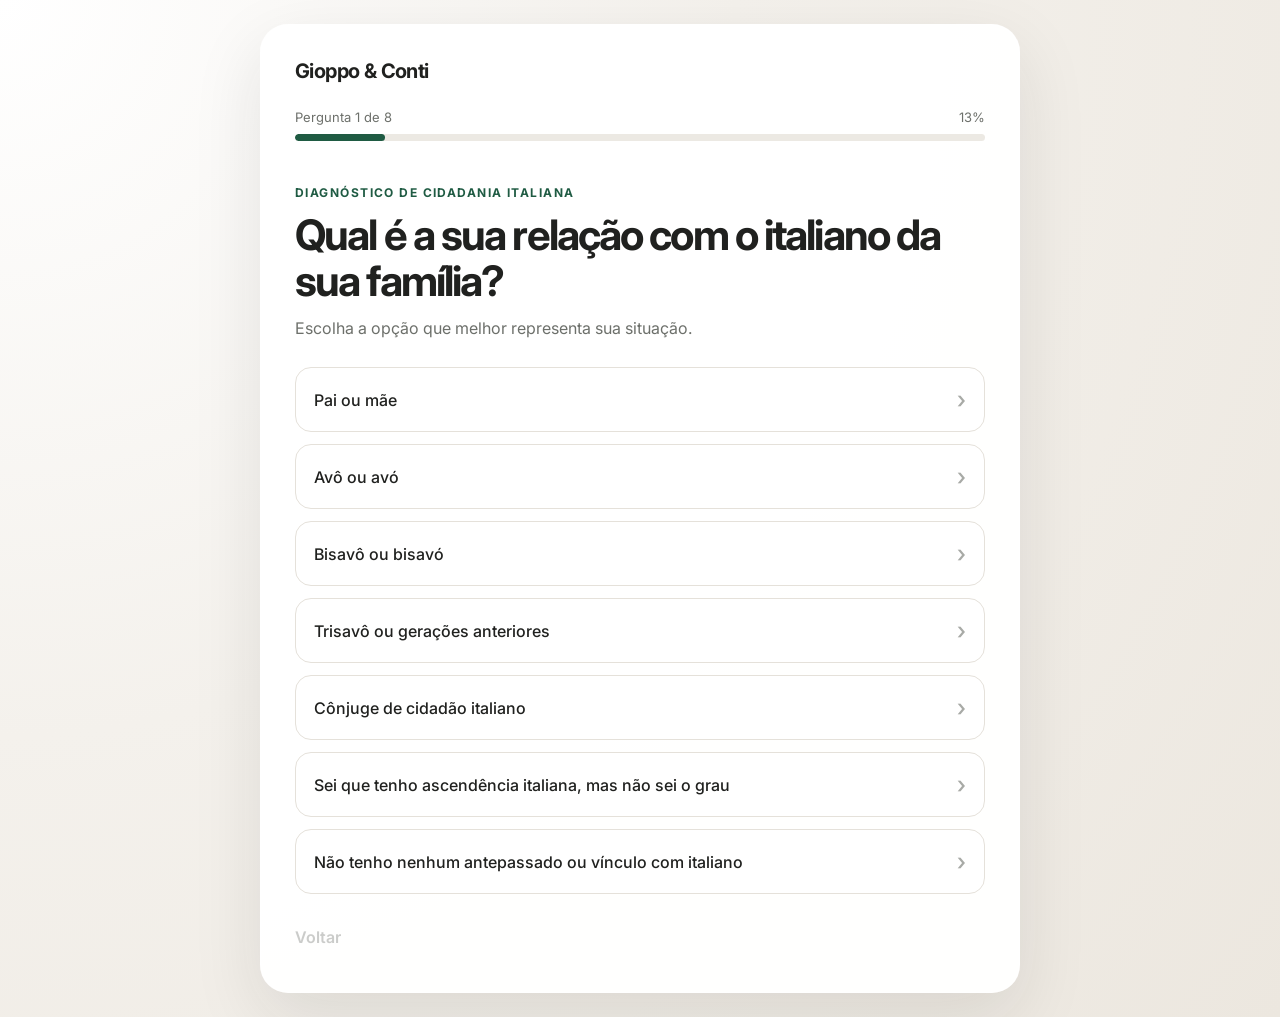
==== index.html @ 569ffb3b "feat: commit inicial do quiz de cidadania italiana" ====
<!doctype html>
<html lang="pt-BR">
<head>
  <meta charset="utf-8" />
  <meta name="viewport" content="width=device-width, initial-scale=1" />
  <meta name="description" content="Diagnóstico interativo de cidadania italiana" />
  <title>Diagnóstico de Cidadania Italiana</title>
  <link rel="preconnect" href="https://fonts.googleapis.com">
  <link rel="preconnect" href="https://fonts.gstatic.com" crossorigin>
  <link href="https://fonts.googleapis.com/css2?family=Inter:wght@400;500;600;700&display=swap" rel="stylesheet">
  <link rel="stylesheet" href="styles.css" />
</head>
<body>
  <main class="page-shell">
    <section class="quiz-card" aria-live="polite">
      <header class="quiz-header">
        <div class="brand">Gioppo & Conti</div>
        <div class="progress-wrap">
          <div class="progress-meta">
            <span id="stepLabel">Pergunta 1 de 8</span>
            <span id="progressPercent">13%</span>
          </div>
          <div class="progress-bar" aria-hidden="true">
            <div id="progressFill" class="progress-fill"></div>
          </div>
        </div>
      </header>

      <div id="quizView">
        <p id="eyebrow" class="eyebrow">Diagnóstico de cidadania italiana</p>
        <h1 id="questionTitle"></h1>
        <p id="questionHelp" class="question-help"></p>
        <div id="options" class="options-grid"></div>

        <div class="quiz-actions">
          <button id="backButton" class="btn btn-secondary" type="button">Voltar</button>
        </div>
      </div>

      <div id="analysisView" class="analysis-view hidden">
        <div class="spinner" aria-hidden="true"></div>
        <p class="eyebrow">Diagnóstico concluído</p>
        <h2>Analisando suas respostas...</h2>
        <div class="analysis-list">
          <div>Vínculo familiar <span>✓</span></div>
          <div>Momento do processo <span>✓</span></div>
          <div>Potencial de avanço <span>✓</span></div>
        </div>
      </div>

      <div id="errorBox" class="error-box hidden" role="alert"></div>
    </section>
  </main>

  <script src="app.js"></script>
</body>
</html>
---- styles.css ----
:root{--bg:#f4f1ec;--surface:#fff;--text:#20211f;--muted:#6d706b;--line:#e5e1da;--accent:#1f5b43;--accent-soft:#e8f1ec;--danger:#9f2f2f;--shadow:0 24px 70px rgba(34,31,27,.10)}*{box-sizing:border-box}body{margin:0;font-family:Inter,system-ui,-apple-system,sans-serif;background:radial-gradient(circle at top left,#fff 0,#f4f1ec 45%,#ece7df 100%);color:var(--text);min-height:100vh}.page-shell{min-height:100vh;display:grid;place-items:center;padding:24px}.quiz-card{width:min(760px,100%);min-height:590px;background:rgba(255,255,255,.96);border:1px solid rgba(255,255,255,.8);border-radius:28px;box-shadow:var(--shadow);padding:34px}.quiz-header{margin-bottom:44px}.brand{font-weight:700;letter-spacing:-.03em;font-size:20px;margin-bottom:26px}.progress-meta{display:flex;justify-content:space-between;color:var(--muted);font-size:13px;margin-bottom:9px}.progress-bar{height:7px;border-radius:999px;background:#ece9e3;overflow:hidden}.progress-fill{height:100%;width:12.5%;background:var(--accent);border-radius:inherit;transition:width .35s ease}.eyebrow{text-transform:uppercase;letter-spacing:.12em;font-size:12px;font-weight:700;color:var(--accent);margin:0 0 12px}h1,h2{font-size:clamp(28px,5vw,42px);line-height:1.1;letter-spacing:-.045em;margin:0 0 12px;max-width:650px}.question-help{color:var(--muted);line-height:1.55;margin:0 0 26px}.options-grid{display:grid;gap:12px}.option{width:100%;text-align:left;border:1px solid var(--line);background:#fff;border-radius:16px;padding:17px 18px;font:inherit;font-weight:500;color:var(--text);cursor:pointer;transition:.18s ease;display:flex;align-items:center;justify-content:space-between;gap:12px}.option:after{content:'›';font-size:24px;color:#a8aaa6}.option:hover,.option:focus-visible{outline:none;border-color:var(--accent);background:var(--accent-soft);transform:translateY(-1px)}.option.selected{border-color:var(--accent);background:var(--accent-soft)}.quiz-actions{margin-top:22px}.btn{border:0;border-radius:12px;padding:11px 14px;font:inherit;font-weight:600;cursor:pointer}.btn-secondary{background:transparent;color:var(--muted);padding-left:0}.btn:disabled{opacity:.35;cursor:not-allowed}.analysis-view{text-align:center;padding:70px 10px 30px}.analysis-view .eyebrow{margin-top:24px}.spinner{width:54px;height:54px;border-radius:50%;border:5px solid #e8e6e1;border-top-color:var(--accent);margin:0 auto;animation:spin .8s linear infinite}.analysis-list{max-width:440px;margin:30px auto 0;text-align:left;display:grid;gap:10px}.analysis-list div{padding:14px 16px;background:#f7f6f3;border-radius:12px;display:flex;justify-content:space-between}.analysis-list span{color:var(--accent);font-weight:700}.hidden{display:none!important}.error-box{margin-top:18px;padding:12px 14px;border-radius:12px;background:#fff0f0;color:var(--danger);font-size:14px}@keyframes spin{to{transform:rotate(360deg)}}@media(max-width:600px){.page-shell{padding:0}.quiz-card{min-height:100vh;border-radius:0;padding:24px 18px;box-shadow:none}.quiz-header{margin-bottom:34px}.option{padding:16px}.brand{margin-bottom:22px}}@media(prefers-reduced-motion:reduce){*{scroll-behavior:auto!important;transition:none!important;animation-duration:.01ms!important}}
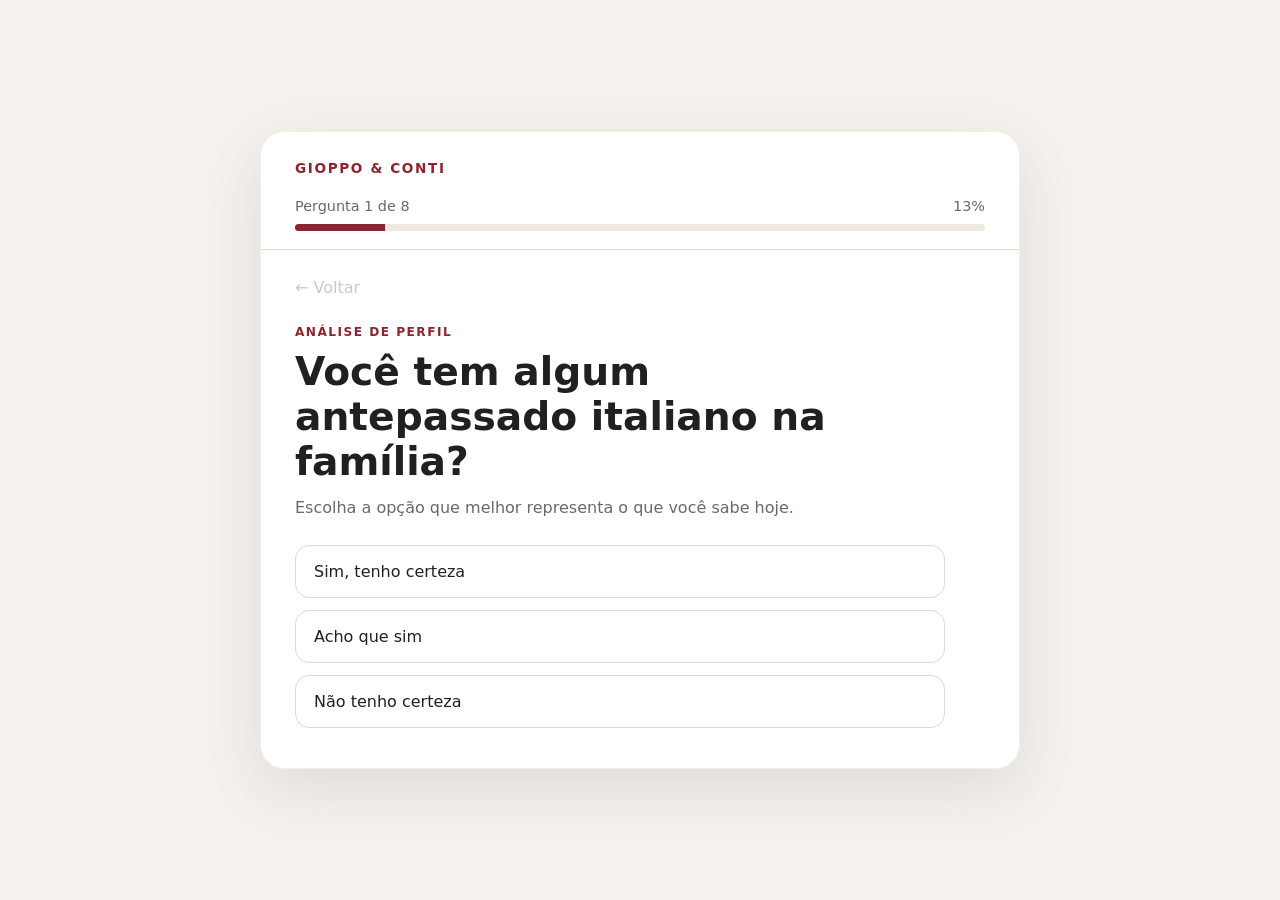
==== commit 26ffd15d: "fix: corrige lógica de lead score e reestrutura quiz (perguntas, layout e estilo)" ====
--- a/index.html
+++ b/index.html
@@ -1,54 +1,45 @@
 <!doctype html>
 <html lang="pt-BR">
 <head>
-  <meta charset="utf-8" />
-  <meta name="viewport" content="width=device-width, initial-scale=1" />
-  <meta name="description" content="Diagnóstico interativo de cidadania italiana" />
-  <title>Diagnóstico de Cidadania Italiana</title>
-  <link rel="preconnect" href="https://fonts.googleapis.com">
-  <link rel="preconnect" href="https://fonts.gstatic.com" crossorigin>
-  <link href="https://fonts.googleapis.com/css2?family=Inter:wght@400;500;600;700&display=swap" rel="stylesheet">
-  <link rel="stylesheet" href="styles.css" />
+  <meta charset="utf-8">
+  <meta name="viewport" content="width=device-width, initial-scale=1">
+  <title>Quiz de Cidadania Italiana | Gioppo & Conti</title>
+  <link rel="stylesheet" href="styles.css">
 </head>
 <body>
   <main class="page-shell">
     <section class="quiz-card" aria-live="polite">
       <header class="quiz-header">
-        <div class="brand">Gioppo & Conti</div>
-        <div class="progress-wrap">
-          <div class="progress-meta">
-            <span id="stepLabel">Pergunta 1 de 8</span>
-            <span id="progressPercent">13%</span>
-          </div>
-          <div class="progress-bar" aria-hidden="true">
-            <div id="progressFill" class="progress-fill"></div>
+        <div class="brand">GIOPPO & CONTI</div>
+        <div class="progress-meta">
+          <span id="stepLabel">Pergunta 1 de 8</span>
+          <span id="progressPercent">13%</span>
+        </div>
+        <div class="progress-track"><div id="progressFill" class="progress-fill"></div></div>
+      </header>
+
+      <section id="quizView" class="quiz-view">
+        <button id="backButton" class="back-button" type="button">← Voltar</button>
+
+        <div class="question-wrap">
+          <p class="eyebrow">Análise de perfil</p>
+          <h1 id="questionTitle"></h1>
+          <p id="questionHelp" class="question-help"></p>
+          <div id="options" class="options"></div>
+
+          <div id="multiControls" class="multi-controls hidden">
+            <p id="multiHint" class="multi-hint"></p>
+            <button id="nextButton" class="next-button" type="button">Continuar</button>
           </div>
         </div>
-      </header>
+      </section>
 
-      <div id="quizView">
-        <p id="eyebrow" class="eyebrow">Diagnóstico de cidadania italiana</p>
-        <h1 id="questionTitle"></h1>
-        <p id="questionHelp" class="question-help"></p>
-        <div id="options" class="options-grid"></div>
-
-        <div class="quiz-actions">
-          <button id="backButton" class="btn btn-secondary" type="button">Voltar</button>
-        </div>
-      </div>
-
-      <div id="analysisView" class="analysis-view hidden">
-        <div class="spinner" aria-hidden="true"></div>
-        <p class="eyebrow">Diagnóstico concluído</p>
-        <h2>Analisando suas respostas...</h2>
-        <div class="analysis-list">
-          <div>Vínculo familiar <span>✓</span></div>
-          <div>Momento do processo <span>✓</span></div>
-          <div>Potencial de avanço <span>✓</span></div>
-        </div>
-      </div>
-
-      <div id="errorBox" class="error-box hidden" role="alert"></div>
+      <section id="analysisView" class="analysis-view hidden">
+        <div class="spinner"></div>
+        <p class="eyebrow">Analisando suas respostas</p>
+        <h2>Estamos preparando seu resultado.</h2>
+        <p>Você será direcionado automaticamente para a próxima etapa.</p>
+      </section>
     </section>
   </main>
 
--- a/styles.css
+++ b/styles.css
@@ -1 +1,55 @@
-:root{--bg:#f4f1ec;--surface:#fff;--text:#20211f;--muted:#6d706b;--line:#e5e1da;--accent:#1f5b43;--accent-soft:#e8f1ec;--danger:#9f2f2f;--shadow:0 24px 70px rgba(34,31,27,.10)}*{box-sizing:border-box}body{margin:0;font-family:Inter,system-ui,-apple-system,sans-serif;background:radial-gradient(circle at top left,#fff 0,#f4f1ec 45%,#ece7df 100%);color:var(--text);min-height:100vh}.page-shell{min-height:100vh;display:grid;place-items:center;padding:24px}.quiz-card{width:min(760px,100%);min-height:590px;background:rgba(255,255,255,.96);border:1px solid rgba(255,255,255,.8);border-radius:28px;box-shadow:var(--shadow);padding:34px}.quiz-header{margin-bottom:44px}.brand{font-weight:700;letter-spacing:-.03em;font-size:20px;margin-bottom:26px}.progress-meta{display:flex;justify-content:space-between;color:var(--muted);font-size:13px;margin-bottom:9px}.progress-bar{height:7px;border-radius:999px;background:#ece9e3;overflow:hidden}.progress-fill{height:100%;width:12.5%;background:var(--accent);border-radius:inherit;transition:width .35s ease}.eyebrow{text-transform:uppercase;letter-spacing:.12em;font-size:12px;font-weight:700;color:var(--accent);margin:0 0 12px}h1,h2{font-size:clamp(28px,5vw,42px);line-height:1.1;letter-spacing:-.045em;margin:0 0 12px;max-width:650px}.question-help{color:var(--muted);line-height:1.55;margin:0 0 26px}.options-grid{display:grid;gap:12px}.option{width:100%;text-align:left;border:1px solid var(--line);background:#fff;border-radius:16px;padding:17px 18px;font:inherit;font-weight:500;color:var(--text);cursor:pointer;transition:.18s ease;display:flex;align-items:center;justify-content:space-between;gap:12px}.option:after{content:'›';font-size:24px;color:#a8aaa6}.option:hover,.option:focus-visible{outline:none;border-color:var(--accent);background:var(--accent-soft);transform:translateY(-1px)}.option.selected{border-color:var(--accent);background:var(--accent-soft)}.quiz-actions{margin-top:22px}.btn{border:0;border-radius:12px;padding:11px 14px;font:inherit;font-weight:600;cursor:pointer}.btn-secondary{background:transparent;color:var(--muted);padding-left:0}.btn:disabled{opacity:.35;cursor:not-allowed}.analysis-view{text-align:center;padding:70px 10px 30px}.analysis-view .eyebrow{margin-top:24px}.spinner{width:54px;height:54px;border-radius:50%;border:5px solid #e8e6e1;border-top-color:var(--accent);margin:0 auto;animation:spin .8s linear infinite}.analysis-list{max-width:440px;margin:30px auto 0;text-align:left;display:grid;gap:10px}.analysis-list div{padding:14px 16px;background:#f7f6f3;border-radius:12px;display:flex;justify-content:space-between}.analysis-list span{color:var(--accent);font-weight:700}.hidden{display:none!important}.error-box{margin-top:18px;padding:12px 14px;border-radius:12px;background:#fff0f0;color:var(--danger);font-size:14px}@keyframes spin{to{transform:rotate(360deg)}}@media(max-width:600px){.page-shell{padding:0}.quiz-card{min-height:100vh;border-radius:0;padding:24px 18px;box-shadow:none}.quiz-header{margin-bottom:34px}.option{padding:16px}.brand{margin-bottom:22px}}@media(prefers-reduced-motion:reduce){*{scroll-behavior:auto!important;transition:none!important;animation-duration:.01ms!important}}
+:root{
+  --bg:#f5f2ed;
+  --card:#fff;
+  --text:#20201e;
+  --muted:#6b6964;
+  --line:#ded9d1;
+  --accent:#8e2430;
+  --accent-dark:#681923;
+  --shadow:0 20px 60px rgba(35,31,26,.10);
+}
+*{box-sizing:border-box}
+html,body{margin:0;min-height:100%;font-family:Inter,system-ui,-apple-system,BlinkMacSystemFont,"Segoe UI",sans-serif;background:var(--bg);color:var(--text)}
+button{font:inherit}
+.page-shell{min-height:100vh;padding:32px 18px;display:grid;place-items:center}
+.quiz-card{width:min(760px,100%);background:var(--card);border:1px solid rgba(64,55,45,.08);border-radius:24px;box-shadow:var(--shadow);overflow:hidden}
+.quiz-header{padding:28px 34px 18px;border-bottom:1px solid var(--line)}
+.brand{font-weight:800;letter-spacing:.12em;font-size:.85rem;color:var(--accent);margin-bottom:22px}
+.progress-meta{display:flex;justify-content:space-between;gap:16px;color:var(--muted);font-size:.9rem;margin-bottom:10px}
+.progress-track{width:100%;height:7px;background:#eee9e3;border-radius:999px;overflow:hidden}
+.progress-fill{width:12.5%;height:100%;background:var(--accent);transition:width .25s ease}
+.quiz-view{padding:28px 34px 40px}
+.back-button{border:0;background:transparent;color:var(--muted);padding:0;cursor:pointer;margin-bottom:28px}
+.back-button:disabled{opacity:.35;cursor:default}
+.question-wrap{max-width:650px}
+.eyebrow{margin:0 0 10px;text-transform:uppercase;letter-spacing:.12em;font-size:.76rem;font-weight:800;color:var(--accent)}
+h1,h2{margin:0;line-height:1.15}
+h1{font-size:clamp(1.7rem,4vw,2.45rem);margin-bottom:12px}
+h2{font-size:clamp(1.55rem,3vw,2rem)}
+.question-help{color:var(--muted);line-height:1.55;margin:0 0 24px}
+.options{display:grid;gap:12px}
+.option{width:100%;border:1px solid var(--line);background:#fff;border-radius:14px;padding:16px 18px;text-align:left;color:var(--text);cursor:pointer;transition:.16s ease}
+.option:hover{border-color:#b9afa5;transform:translateY(-1px)}
+.option.selected{border-color:var(--accent);box-shadow:0 0 0 2px rgba(142,36,48,.10);background:#fff9fa}
+.option.multi{position:relative;padding-right:48px}
+.option.multi::after{content:"";position:absolute;right:18px;top:50%;width:18px;height:18px;transform:translateY(-50%);border:1.5px solid #b7afa7;border-radius:5px;background:#fff}
+.option.multi.selected::after{border-color:var(--accent);background:var(--accent);box-shadow:inset 0 0 0 4px #fff}
+.multi-controls{margin-top:22px;display:flex;align-items:center;justify-content:space-between;gap:18px}
+.multi-hint{margin:0;color:var(--muted);font-size:.9rem}
+.next-button{border:0;background:var(--accent);color:#fff;font-weight:700;border-radius:12px;padding:13px 22px;cursor:pointer}
+.next-button:hover{background:var(--accent-dark)}
+.next-button:disabled{opacity:.45;cursor:not-allowed}
+.analysis-view{padding:70px 34px 80px;text-align:center}
+.analysis-view p:last-child{color:var(--muted);margin:14px auto 0;max-width:500px}
+.spinner{width:44px;height:44px;border:4px solid #eee7e1;border-top-color:var(--accent);border-radius:50%;margin:0 auto 26px;animation:spin .8s linear infinite}
+.hidden{display:none!important}
+@keyframes spin{to{transform:rotate(360deg)}}
+@media (max-width:600px){
+  .page-shell{padding:0}
+  .quiz-card{min-height:100vh;border-radius:0;border:0;box-shadow:none}
+  .quiz-header{padding:24px 22px 16px}
+  .quiz-view{padding:22px 22px 34px}
+  .analysis-view{padding:60px 22px}
+  .multi-controls{align-items:stretch;flex-direction:column}
+  .next-button{width:100%}
+}
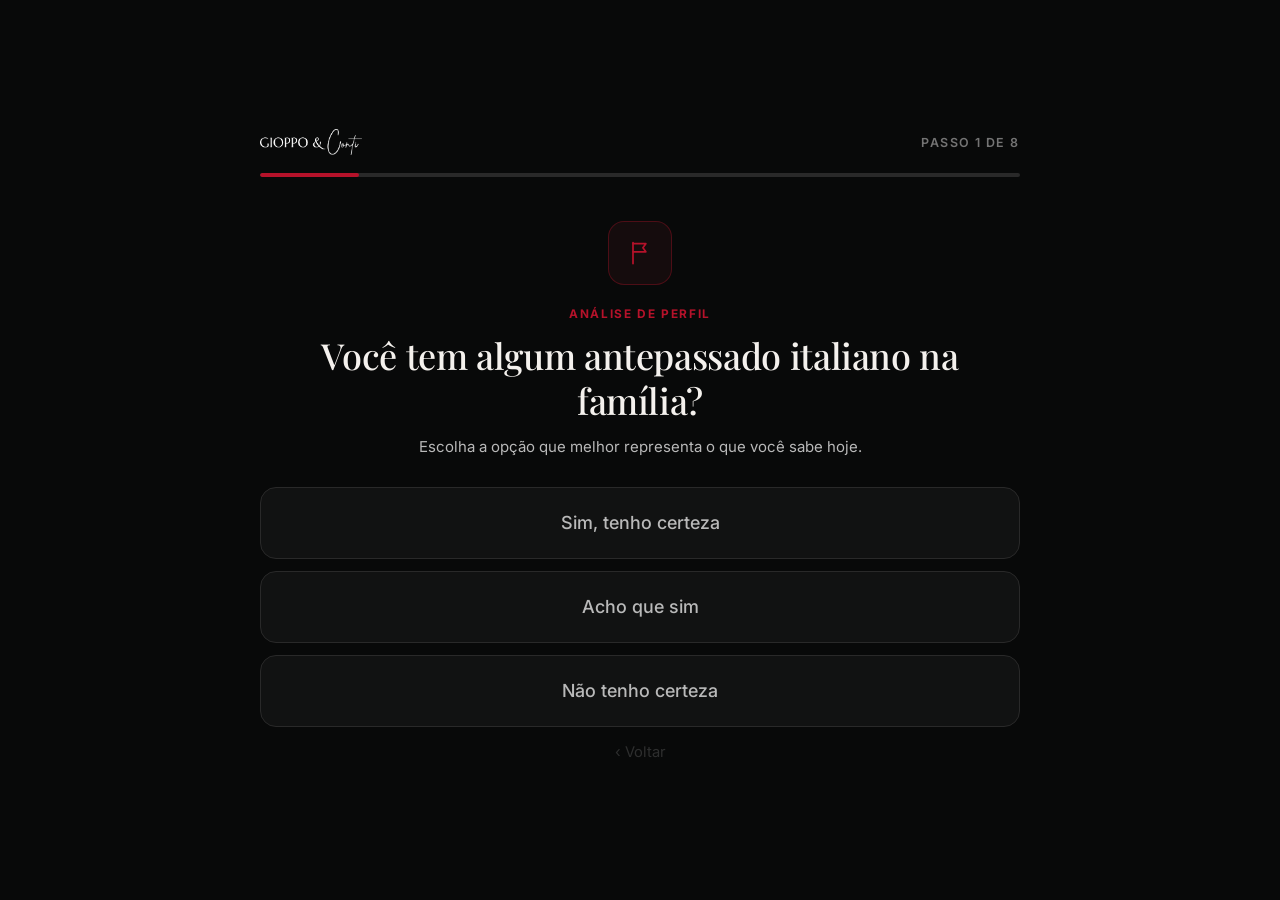
==== commit 2bc08d1c: "feat: aplica novo design system (dark + vinho) com logo, ícones, transições e microfeedback" ====
--- a/index.html
+++ b/index.html
@@ -3,42 +3,63 @@
 <head>
   <meta charset="utf-8">
   <meta name="viewport" content="width=device-width, initial-scale=1">
+  <meta name="theme-color" content="#080909">
   <title>Quiz de Cidadania Italiana | Gioppo & Conti</title>
+  <link rel="preconnect" href="https://fonts.googleapis.com">
+  <link rel="preconnect" href="https://fonts.gstatic.com" crossorigin>
+  <link href="https://fonts.googleapis.com/css2?family=Inter:wght@400;500;600;700&family=Playfair+Display:wght@500;600&display=swap" rel="stylesheet">
   <link rel="stylesheet" href="styles.css">
 </head>
 <body>
   <main class="page-shell">
     <section class="quiz-card" aria-live="polite">
       <header class="quiz-header">
-        <div class="brand">GIOPPO & CONTI</div>
-        <div class="progress-meta">
-          <span id="stepLabel">Pergunta 1 de 8</span>
-          <span id="progressPercent">13%</span>
-        </div>
-        <div class="progress-track"><div id="progressFill" class="progress-fill"></div></div>
+        <img class="brand-logo" src="logo.png" alt="Gioppo & Conti">
+        <span id="stepLabel" class="step-label">Passo 1 de 8</span>
       </header>
+      <div class="progress-track" aria-hidden="true">
+        <div id="progressFill" class="progress-fill"></div>
+      </div>
 
       <section id="quizView" class="quiz-view">
-        <button id="backButton" class="back-button" type="button">← Voltar</button>
-
-        <div class="question-wrap">
+        <div id="questionWrap" class="question-wrap is-visible">
+          <div id="iconBox" class="icon-box"></div>
           <p class="eyebrow">Análise de perfil</p>
           <h1 id="questionTitle"></h1>
           <p id="questionHelp" class="question-help"></p>
+          <div id="investHighlight" class="invest-highlight hidden">
+            <p class="invest-lead">Para começar o processo, considere um investimento inicial estimado em</p>
+            <p class="invest-value">R$ 3.000</p>
+          </div>
           <div id="options" class="options"></div>
 
           <div id="multiControls" class="multi-controls hidden">
             <p id="multiHint" class="multi-hint"></p>
             <button id="nextButton" class="next-button" type="button">Continuar</button>
           </div>
+
+          <button id="backButton" class="back-button" type="button">‹ Voltar</button>
         </div>
       </section>
 
+      <section id="feedbackView" class="feedback-view hidden">
+        <h2 id="feedbackTitle"></h2>
+        <p id="feedbackText"></p>
+      </section>
+
       <section id="analysisView" class="analysis-view hidden">
+        <img class="analysis-logo" src="logo.png" alt="Gioppo & Conti">
         <div class="spinner"></div>
-        <p class="eyebrow">Analisando suas respostas</p>
-        <h2>Estamos preparando seu resultado.</h2>
-        <p>Você será direcionado automaticamente para a próxima etapa.</p>
+        <h2>Estamos analisando seu diagnóstico...</h2>
+        <div id="analysisChecklist" class="analysis-checklist">
+          <div class="check-item"><span class="mark">✓</span><span>Analisando seu vínculo familiar</span></div>
+          <div class="check-item"><span class="mark">✓</span><span>Avaliando o momento do processo</span></div>
+          <div class="check-item"><span class="mark">✓</span><span>Identificando suas possibilidades</span></div>
+          <div class="check-item"><span class="mark">✓</span><span>Preparando seu diagnóstico</span></div>
+        </div>
+        <div class="progress-track analysis-progress" aria-hidden="true">
+          <div id="analysisProgressFill" class="progress-fill"></div>
+        </div>
       </section>
     </section>
   </main>
--- a/styles.css
+++ b/styles.css
@@ -1,55 +1,119 @@
 :root{
-  --bg:#f5f2ed;
-  --card:#fff;
-  --text:#20201e;
-  --muted:#6b6964;
-  --line:#ded9d1;
-  --accent:#8e2430;
-  --accent-dark:#681923;
-  --shadow:0 20px 60px rgba(35,31,26,.10);
+  --color-bg:#080909;
+  --color-surface:#111212;
+  --color-surface-hover:#181818;
+
+  --color-border:#292929;
+
+  --color-primary:#B5122A;
+  --color-primary-hover:#CF1732;
+  --color-primary-dark:#68141E;
+
+  --color-text:#F4F1ED;
+  --color-text-secondary:#B9B9B9;
+  --color-text-muted:#747474;
+
+  --radius-sm:10px;
+  --radius-md:16px;
+  --radius-lg:20px;
+
+  --container:760px;
+
+  --transition-fast:180ms ease;
+  --transition-default:250ms ease;
 }
+
 *{box-sizing:border-box}
-html,body{margin:0;min-height:100%;font-family:Inter,system-ui,-apple-system,BlinkMacSystemFont,"Segoe UI",sans-serif;background:var(--bg);color:var(--text)}
+html,body{margin:0;min-height:100%;background:var(--color-bg);color:var(--color-text);font-family:Inter,system-ui,-apple-system,BlinkMacSystemFont,"Segoe UI",sans-serif}
 button{font:inherit}
-.page-shell{min-height:100vh;padding:32px 18px;display:grid;place-items:center}
-.quiz-card{width:min(760px,100%);background:var(--card);border:1px solid rgba(64,55,45,.08);border-radius:24px;box-shadow:var(--shadow);overflow:hidden}
-.quiz-header{padding:28px 34px 18px;border-bottom:1px solid var(--line)}
-.brand{font-weight:800;letter-spacing:.12em;font-size:.85rem;color:var(--accent);margin-bottom:22px}
-.progress-meta{display:flex;justify-content:space-between;gap:16px;color:var(--muted);font-size:.9rem;margin-bottom:10px}
-.progress-track{width:100%;height:7px;background:#eee9e3;border-radius:999px;overflow:hidden}
-.progress-fill{width:12.5%;height:100%;background:var(--accent);transition:width .25s ease}
-.quiz-view{padding:28px 34px 40px}
-.back-button{border:0;background:transparent;color:var(--muted);padding:0;cursor:pointer;margin-bottom:28px}
+
+.page-shell{min-height:100vh;padding:28px 18px;display:grid;place-items:center}
+.quiz-card{width:min(var(--container),100%);background:transparent}
+
+/* Header */
+.quiz-header{display:flex;align-items:center;justify-content:space-between;gap:16px;margin-bottom:18px}
+.brand-logo{height:26px;width:auto;display:block}
+.step-label{color:var(--color-text-muted);font-size:.78rem;font-weight:600;letter-spacing:.12em;text-transform:uppercase;white-space:nowrap}
+
+.progress-track{width:100%;height:4px;background:var(--color-border);border-radius:999px;overflow:hidden;margin-bottom:44px}
+.progress-fill{width:12.5%;height:100%;background:var(--color-primary);border-radius:inherit;transition:width var(--transition-default)}
+
+/* Question wrap + transitions */
+.question-wrap{max-width:var(--container);margin:0 auto;text-align:center;transition:opacity var(--transition-default),transform var(--transition-default)}
+.question-wrap.is-exit{opacity:0;transform:translateX(-15px)}
+.question-wrap.is-exit-reverse{opacity:0;transform:translateX(15px)}
+.question-wrap.is-enter{opacity:0;transform:translateX(15px)}
+.question-wrap.is-enter-reverse{opacity:0;transform:translateX(-15px)}
+.question-wrap.is-visible{opacity:1;transform:translateX(0)}
+
+.icon-box{width:64px;height:64px;margin:0 auto 22px;display:grid;place-items:center;background:#150c0d;border:1px solid rgba(181,18,42,.35);border-radius:var(--radius-md);color:var(--color-primary)}
+.icon-box svg{width:28px;height:28px;fill:none;stroke:currentColor;stroke-width:1.5;stroke-linecap:round;stroke-linejoin:round}
+
+.eyebrow{margin:0 0 12px;text-transform:uppercase;letter-spacing:.14em;font-size:.74rem;font-weight:700;color:var(--color-primary)}
+h1,h2{margin:0;line-height:1.25;font-family:"Playfair Display",Georgia,serif;font-weight:500;letter-spacing:-.01em}
+h1{font-size:clamp(26px,4vw,36px);max-width:680px;margin:0 auto 12px}
+h2{font-size:clamp(22px,3.4vw,28px)}
+.question-help{color:var(--color-text-secondary);line-height:1.55;margin:0 auto 28px;max-width:560px;font-size:15px}
+
+/* Investment highlight block */
+.invest-highlight{margin:0 auto 30px;max-width:520px}
+.invest-highlight .invest-lead{color:var(--color-text-secondary);font-size:15px;margin:0 0 6px}
+.invest-highlight .invest-value{font-family:"Playfair Display",Georgia,serif;color:var(--color-primary);font-size:clamp(36px,6vw,52px);margin:0 0 18px;font-weight:600}
+
+.options{display:grid;gap:12px;text-align:left}
+.option{width:100%;min-height:72px;border:1.5px solid var(--color-border);background:var(--color-surface);border-radius:var(--radius-md);padding:16px 20px;color:var(--color-text-secondary);font-size:18px;font-weight:500;cursor:pointer;transition:transform var(--transition-fast),border-color var(--transition-fast),background var(--transition-fast);display:flex;align-items:center;justify-content:center;gap:10px;text-align:center}
+.option:hover{transform:translateY(-2px);border-color:var(--color-primary-dark);background:var(--color-surface-hover)}
+.option.selected{border-color:var(--color-primary);background:rgba(181,18,42,.10);color:var(--color-text)}
+.option .check{display:none;color:var(--color-primary);font-weight:700}
+.option.selected .check{display:inline}
+
+.option.multi{position:relative;justify-content:flex-start;padding-right:52px}
+.option.multi::after{content:"";position:absolute;right:20px;top:50%;width:18px;height:18px;transform:translateY(-50%);border:1.5px solid #4a4442;border-radius:5px;background:transparent}
+.option.multi.selected::after{border-color:var(--color-primary);background:var(--color-primary);box-shadow:inset 0 0 0 3.5px var(--color-surface)}
+
+.multi-controls{margin-top:22px;display:flex;align-items:center;justify-content:space-between;gap:18px}
+.multi-hint{margin:0;color:var(--color-text-muted);font-size:.88rem}
+.next-button{border:0;background:var(--color-primary);color:var(--color-text);font-weight:700;border-radius:var(--radius-sm);padding:13px 24px;cursor:pointer;transition:background var(--transition-fast)}
+.next-button:hover{background:var(--color-primary-hover)}
+.next-button:disabled{opacity:.4;cursor:not-allowed}
+
+.back-button{border:0;background:transparent;color:var(--color-text-muted);padding:10px 4px;cursor:pointer;margin-top:6px;font-size:.92rem}
+.back-button:hover{color:var(--color-text-secondary)}
 .back-button:disabled{opacity:.35;cursor:default}
-.question-wrap{max-width:650px}
-.eyebrow{margin:0 0 10px;text-transform:uppercase;letter-spacing:.12em;font-size:.76rem;font-weight:800;color:var(--accent)}
-h1,h2{margin:0;line-height:1.15}
-h1{font-size:clamp(1.7rem,4vw,2.45rem);margin-bottom:12px}
-h2{font-size:clamp(1.55rem,3vw,2rem)}
-.question-help{color:var(--muted);line-height:1.55;margin:0 0 24px}
-.options{display:grid;gap:12px}
-.option{width:100%;border:1px solid var(--line);background:#fff;border-radius:14px;padding:16px 18px;text-align:left;color:var(--text);cursor:pointer;transition:.16s ease}
-.option:hover{border-color:#b9afa5;transform:translateY(-1px)}
-.option.selected{border-color:var(--accent);box-shadow:0 0 0 2px rgba(142,36,48,.10);background:#fff9fa}
-.option.multi{position:relative;padding-right:48px}
-.option.multi::after{content:"";position:absolute;right:18px;top:50%;width:18px;height:18px;transform:translateY(-50%);border:1.5px solid #b7afa7;border-radius:5px;background:#fff}
-.option.multi.selected::after{border-color:var(--accent);background:var(--accent);box-shadow:inset 0 0 0 4px #fff}
-.multi-controls{margin-top:22px;display:flex;align-items:center;justify-content:space-between;gap:18px}
-.multi-hint{margin:0;color:var(--muted);font-size:.9rem}
-.next-button{border:0;background:var(--accent);color:#fff;font-weight:700;border-radius:12px;padding:13px 22px;cursor:pointer}
-.next-button:hover{background:var(--accent-dark)}
-.next-button:disabled{opacity:.45;cursor:not-allowed}
-.analysis-view{padding:70px 34px 80px;text-align:center}
-.analysis-view p:last-child{color:var(--muted);margin:14px auto 0;max-width:500px}
-.spinner{width:44px;height:44px;border:4px solid #eee7e1;border-top-color:var(--accent);border-radius:50%;margin:0 auto 26px;animation:spin .8s linear infinite}
+
+/* Microfeedback interstitial */
+.feedback-view{max-width:520px;margin:0 auto;text-align:center;padding:40px 0}
+.feedback-view h2{margin-bottom:14px}
+.feedback-view p{color:var(--color-text-secondary);line-height:1.6;margin:0}
+
+/* Analysis / final view */
+.analysis-view{max-width:520px;margin:0 auto;text-align:center;padding:30px 0}
+.analysis-logo{height:24px;margin:0 auto 30px;display:block}
+.spinner{width:40px;height:40px;border:3px solid #241618;border-top-color:var(--color-primary);border-radius:50%;margin:0 auto 26px;animation:spin .8s linear infinite}
+.analysis-checklist{max-width:420px;margin:26px auto 0;text-align:left;display:grid;gap:10px}
+.analysis-checklist .check-item{display:flex;align-items:center;gap:10px;padding:12px 16px;background:var(--color-surface);border:1px solid var(--color-border);border-radius:var(--radius-sm);color:var(--color-text-muted);opacity:0;transform:translateY(6px);transition:opacity .35s ease,transform .35s ease,color .2s ease,border-color .2s ease}
+.analysis-checklist .check-item.visible{opacity:1;transform:translateY(0);color:var(--color-text-secondary);border-color:rgba(181,18,42,.25)}
+.analysis-checklist .check-item .mark{color:var(--color-primary);font-weight:700;visibility:hidden}
+.analysis-checklist .check-item.visible .mark{visibility:visible}
+.analysis-progress{margin-top:26px}
+
 .hidden{display:none!important}
 @keyframes spin{to{transform:rotate(360deg)}}
+
 @media (max-width:600px){
-  .page-shell{padding:0}
-  .quiz-card{min-height:100vh;border-radius:0;border:0;box-shadow:none}
-  .quiz-header{padding:24px 22px 16px}
-  .quiz-view{padding:22px 22px 34px}
-  .analysis-view{padding:60px 22px}
+  .page-shell{padding:20px 16px}
+  .quiz-header{margin-bottom:14px}
+  .progress-track{margin-bottom:32px}
+  .brand-logo{height:20px}
+  h1{font-size:clamp(24px,7vw,28px)}
+  .icon-box{width:56px;height:56px;margin-bottom:18px}
+  .icon-box svg{width:24px;height:24px}
+  .option{min-height:60px;padding:14px 16px;font-size:17px}
   .multi-controls{align-items:stretch;flex-direction:column}
   .next-button{width:100%}
+  .invest-highlight .invest-value{font-size:clamp(32px,10vw,42px)}
 }
+
+@media (prefers-reduced-motion:reduce){
+  *{transition:none!important;animation-duration:.01ms!important}
+}
